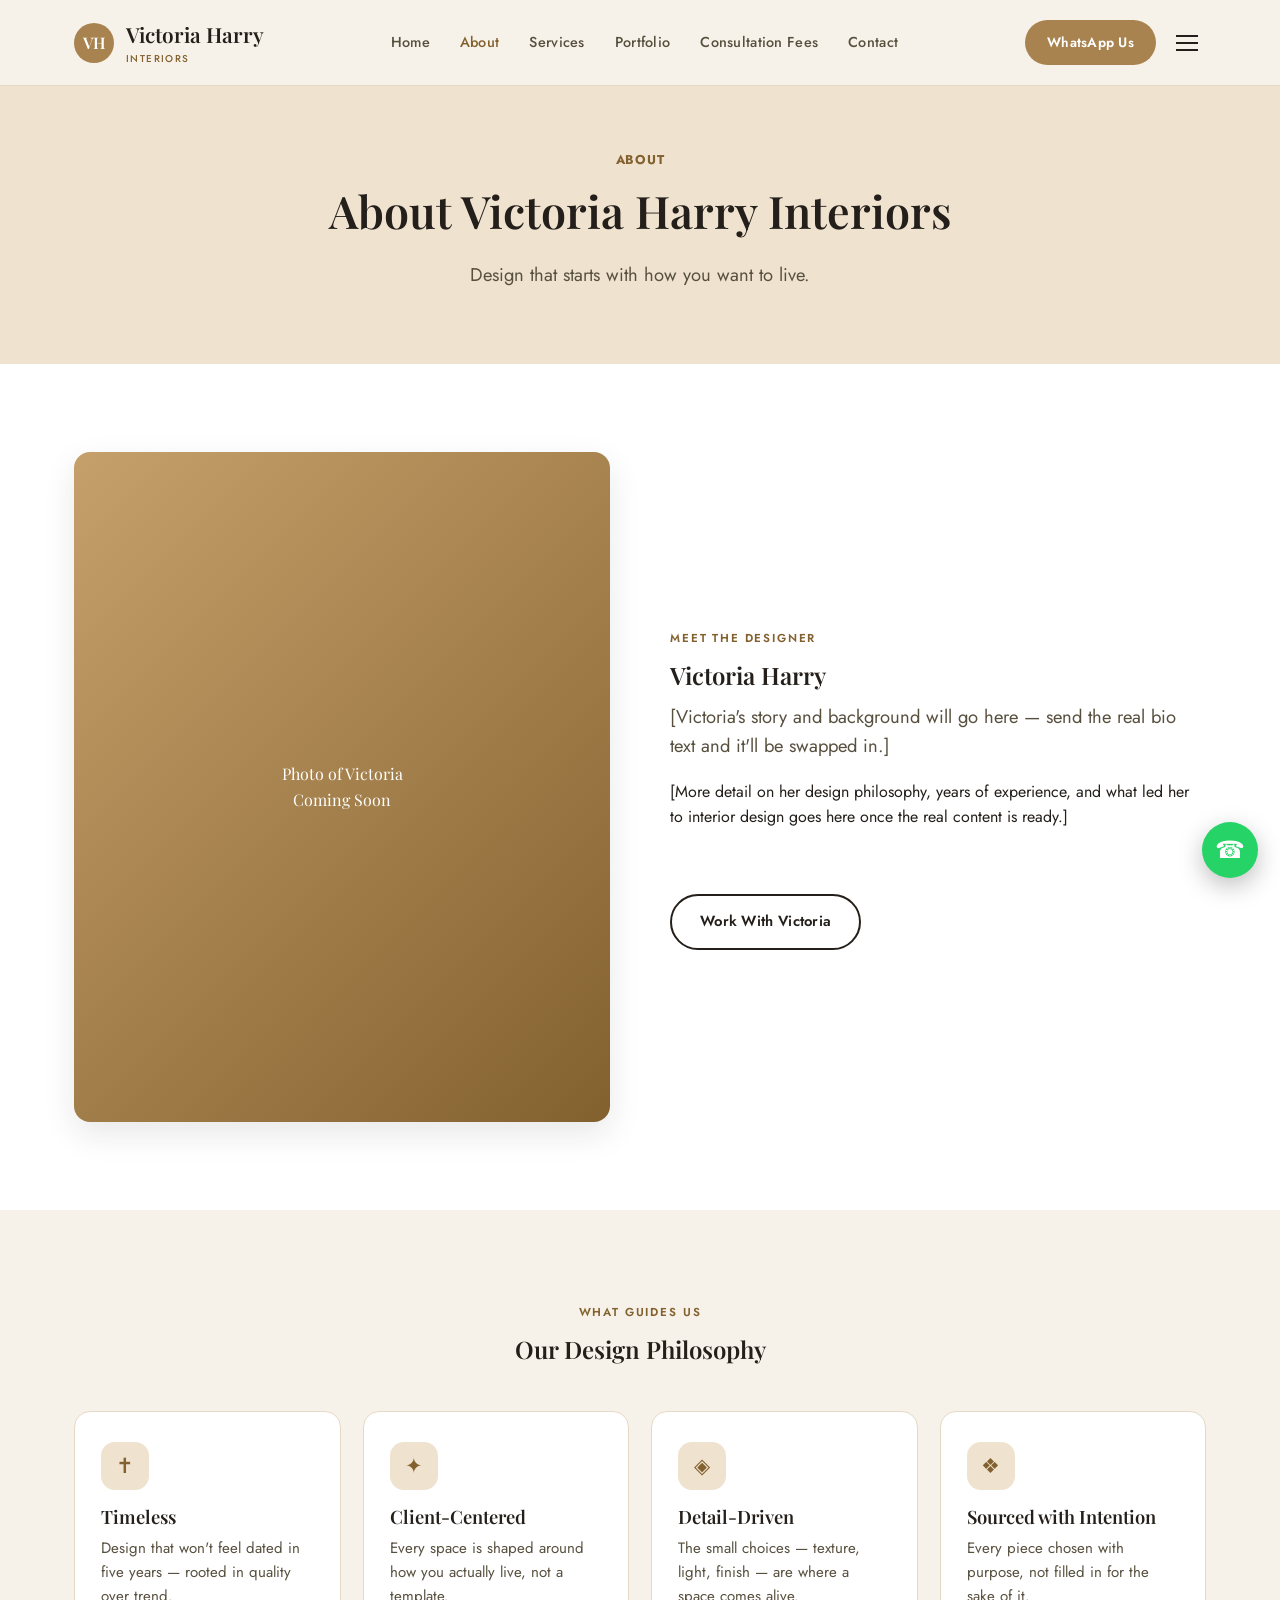
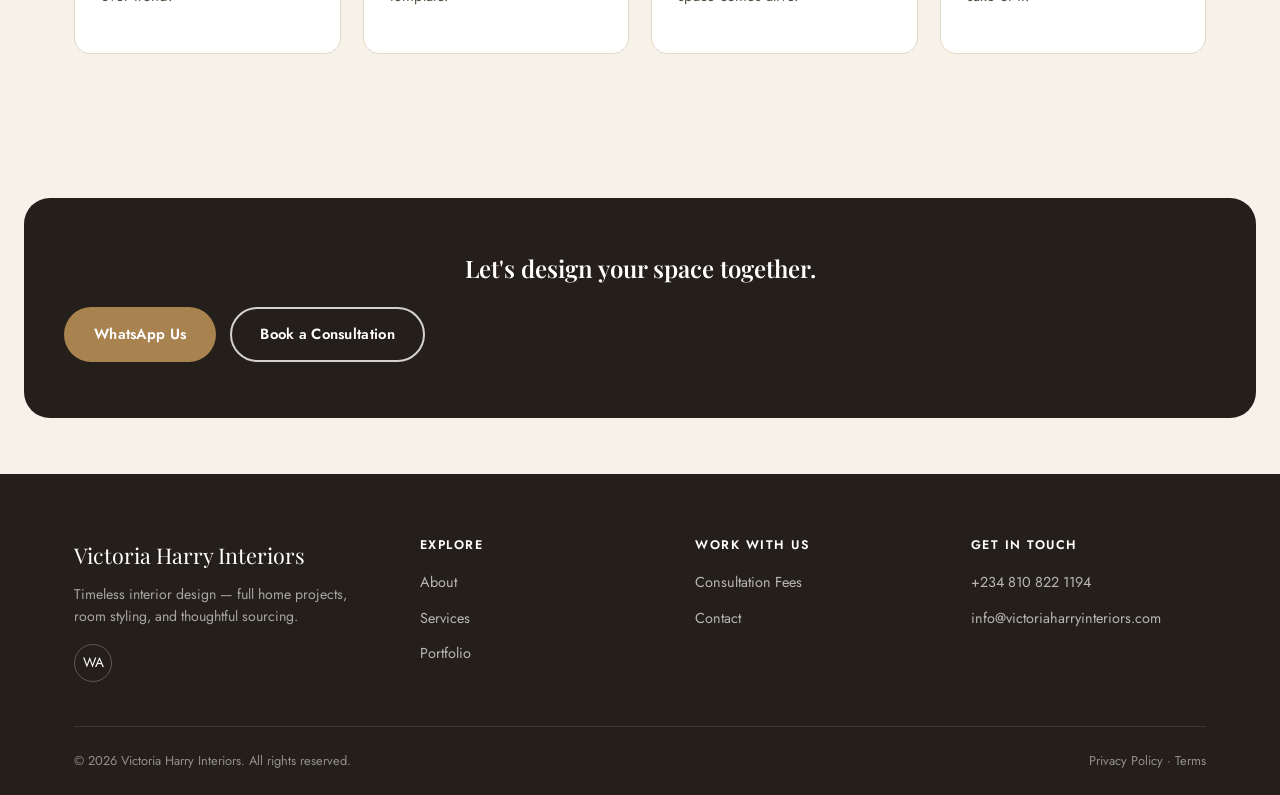
==== about.html @ 57b2514b "Initial commit for Victoria Harry Interiors website" ====
<!DOCTYPE html>
<html lang="en">
<head>
<meta charset="UTF-8">
<meta name="viewport" content="width=device-width, initial-scale=1.0">
<title>About — Victoria Harry Interiors</title>
<meta name="description" content="Meet Victoria Harry, founder of Victoria Harry Interiors — timeless, thoughtful interior design.">
<link rel="stylesheet" href="css/style.css">
</head>
<body>

<header class="site-header">
  <div class="header-inner">
    <a href="index.html" class="brand"><span class="brand-mark">VH</span><span>Victoria Harry<br><small>Interiors</small></span></a>
    <nav class="top-links">
      <a href="index.html" class="nav-link">Home</a>
      <a href="about.html" class="nav-link">About</a>
      <a href="services.html" class="nav-link">Services</a>
      <a href="portfolio.html" class="nav-link">Portfolio</a>
      <a href="consultation-fees.html" class="nav-link">Consultation Fees</a>
      <a href="contact.html" class="nav-link">Contact</a>
    </nav>
    <div class="header-cta">
      <a href="https://wa.me/2348108221194" target="_blank" rel="noopener" class="btn btn-brass btn-sm">WhatsApp Us</a>
      <button class="menu-toggle" aria-label="Open menu" id="menuToggle">
        <span></span><span></span><span></span>
      </button>
    </div>
  </div>
</header>

<div class="mobile-menu" id="mobileMenu">
  <div class="container mobile-menu-inner">
    <a href="index.html">Home</a>
    <a href="about.html">About</a>
    <a href="services.html">Services</a>
    <a href="portfolio.html">Portfolio</a>
    <a href="consultation-fees.html">Consultation Fees</a>
    <a href="contact.html">Contact</a>
    <a href="https://wa.me/2348108221194" target="_blank" rel="noopener" class="btn btn-brass">WhatsApp Us</a>
  </div>
</div>

<main>
  <section class="page-hero">
    <div class="container center">
      <div class="breadcrumb">About</div>
      <h1>About Victoria Harry Interiors</h1>
      <p class="lede">Design that starts with how you want to live.</p>
    </div>
  </section>

  <!-- FOUNDER — TEGA: placeholder text and photo below. Send the real bio and a
       photo of Victoria and both will be swapped in. -->
  <section class="section section-alt">
    <div class="container split">
      <div class="img-frame placeholder reveal"><span>Photo of Victoria<br>Coming Soon</span></div>
      <div>
        <span class="eyebrow">Meet the Designer</span>
        <h2>Victoria Harry</h2>
        <p class="lede">[Victoria's story and background will go here — send the real bio text and it'll be swapped in.]</p>
        <p>[More detail on her design philosophy, years of experience, and what led her to interior design goes here once the real content is ready.]</p>
        <a href="contact.html" class="btn btn-outline mt-lg">Work With Victoria</a>
      </div>
    </div>
  </section>

  <!-- VALUES -->
  <section class="section">
    <div class="container">
      <div class="center mb-lg">
        <span class="eyebrow">What Guides Us</span>
        <h2>Our Design Philosophy</h2>
      </div>
      <div class="grid-4">
        <div class="card reveal"><div class="icon">✝</div><h3>Timeless</h3><p>Design that won't feel dated in five years — rooted in quality over trend.</p></div>
        <div class="card reveal"><div class="icon">✦</div><h3>Client-Centered</h3><p>Every space is shaped around how you actually live, not a template.</p></div>
        <div class="card reveal"><div class="icon">◈</div><h3>Detail-Driven</h3><p>The small choices — texture, light, finish — are where a space comes alive.</p></div>
        <div class="card reveal"><div class="icon">❖</div><h3>Sourced with Intention</h3><p>Every piece chosen with purpose, not filled in for the sake of it.</p></div>
      </div>
    </div>
  </section>

  <!-- CTA -->
  <section class="section-tight">
    <div class="cta-band">
      <h2>Let's design your space together.</h2>
      <div class="btn-row center" style="margin-top:24px;">
        <a href="https://wa.me/2348108221194" target="_blank" rel="noopener" class="btn btn-brass">WhatsApp Us</a>
        <a href="contact.html" class="btn btn-outline-light">Book a Consultation</a>
      </div>
    </div>
  </section>
</main>

<footer class="site-footer">
  <div class="container">
    <div class="footer-top">
      <div>
        <div class="footer-brand">Victoria Harry Interiors</div>
        <p class="footer-tagline">Timeless interior design — full home projects, room styling, and thoughtful sourcing.</p>
        <div class="social-row">
          <a href="https://wa.me/2348108221194" target="_blank" rel="noopener" aria-label="WhatsApp">WA</a>
        </div>
      </div>
      <div class="footer-col">
        <h4>Explore</h4>
        <ul>
          <li><a href="about.html">About</a></li>
          <li><a href="services.html">Services</a></li>
          <li><a href="portfolio.html">Portfolio</a></li>
        </ul>
      </div>
      <div class="footer-col">
        <h4>Work With Us</h4>
        <ul>
          <li><a href="consultation-fees.html">Consultation Fees</a></li>
          <li><a href="contact.html">Contact</a></li>
        </ul>
      </div>
      <div class="footer-col">
        <h4>Get In Touch</h4>
        <ul>
          <li><a href="https://wa.me/2348108221194" target="_blank" rel="noopener">+234 810 822 1194</a></li>
          <li><a href="mailto:info@victoriaharryinteriors.com">info@victoriaharryinteriors.com</a></li>
        </ul>
      </div>
    </div>
    <div class="footer-bottom">
      <span>© <span class="js-year"></span> Victoria Harry Interiors. All rights reserved.</span>
      <span><a href="#">Privacy Policy</a> · <a href="#">Terms</a></span>
    </div>
  </div>
</footer>

<a href="https://wa.me/2348108221194" target="_blank" rel="noopener" class="whatsapp-float" aria-label="Chat on WhatsApp">☎</a>

<script src="js/config.js"></script>
<script src="js/main.js"></script>
</body>
</html>
---- css/style.css ----
/* ===========================================================
   Victoria Harry Interiors — Stylesheet
   Palette: warm ivory, deep espresso ink, brass/taupe accent
   =========================================================== */

@import url('https://fonts.googleapis.com/css2?family=Playfair+Display:ital,wght@0,400;0,500;0,600;0,700;1,500&family=Jost:wght@400;500;600;700&display=swap');

:root{
  --ivory: #F7F2E9;
  --white: #FFFFFF;
  --ink: #241F1A;
  --ink-soft: #58503F;
  --brass: #A9834F;
  --brass-deep: #83612F;
  --brass-soft: #EFE3D0;
  --brass-mid: #C6A06A;
  --line: #E4D9C5;
  --shadow: 0 12px 32px rgba(36, 31, 26, 0.10);
  --radius: 16px;
  --maxw: 1180px;
  --serif: 'Playfair Display', Georgia, 'Times New Roman', serif;
  --sans: 'Jost', -apple-system, BlinkMacSystemFont, 'Segoe UI', sans-serif;
}

*,*::before,*::after{ box-sizing: border-box; }
html{ scroll-behavior: smooth; }
body{
  margin:0;
  font-family: var(--sans);
  color: var(--ink);
  background: var(--ivory);
  line-height: 1.6;
  -webkit-font-smoothing: antialiased;
}
img{ max-width:100%; display:block; }
a{ color: inherit; text-decoration:none; }
ul{ list-style:none; margin:0; padding:0; }
h1,h2,h3,h4{ font-family: var(--serif); font-weight:600; line-height:1.18; margin:0 0 .5em; color: var(--ink); }
p{ margin:0 0 1em; }
.container{ max-width: var(--maxw); margin:0 auto; padding: 0 24px; }
.eyebrow{
  display:inline-block; font-family: var(--sans); font-weight:600; letter-spacing:.16em;
  text-transform:uppercase; font-size:.72rem; color: var(--brass-deep); margin-bottom:14px;
}
.section{ padding: 88px 0; }
.section-tight{ padding: 56px 0; }
.section-alt{ background: var(--white); }
.section-brass{ background: var(--brass-soft); }
.center{ text-align:center; }
.lede{ font-size:1.15rem; color: var(--ink-soft); max-width: 640px; }
.center .lede{ margin-left:auto; margin-right:auto; }

/* Buttons */
.btn{
  display:inline-flex; align-items:center; justify-content:center; gap:8px;
  padding: 14px 28px; border-radius: 999px; font-weight:600; font-size:.92rem;
  cursor:pointer; border:2px solid transparent; transition: all .2s ease; white-space:nowrap;
  letter-spacing:.02em;
}
.btn-primary{ background: var(--ink); color: var(--white); }
.btn-primary:hover{ background: var(--brass-deep); }
.btn-brass{ background: var(--brass); color: var(--white); }
.btn-brass:hover{ background: var(--brass-deep); }
.btn-outline{ background: transparent; border-color: var(--ink); color: var(--ink); }
.btn-outline:hover{ background: var(--ink); color: var(--white); }
.btn-outline-light{ background: transparent; border-color: rgba(255,255,255,.8); color: var(--white); }
.btn-outline-light:hover{ background: var(--white); color: var(--ink); }
.btn-sm{ padding: 10px 20px; font-size:.85rem; }
.btn-row{ display:flex; gap:14px; flex-wrap:wrap; }
.center .btn-row{ justify-content:center; }

/* ================= HEADER ================= */
.site-header{
  position: sticky; top:0; z-index: 400;
  background: rgba(247,242,233,.92); backdrop-filter: blur(10px);
  border-bottom: 1px solid var(--line);
}
.header-inner{
  display:flex; align-items:center; justify-content:space-between;
  padding: 18px 24px; max-width: var(--maxw); margin:0 auto;
}
.brand{ display:flex; align-items:center; gap:12px; font-family: var(--serif); font-weight:600; font-size:1.3rem; color: var(--ink); }
.brand .brand-mark{
  width:40px; height:40px; border-radius:50%; background: var(--brass);
  color:#fff; display:flex; align-items:center; justify-content:center; font-family:var(--serif); font-size:1rem;
}
.brand small{ display:block; font-family: var(--sans); font-weight:500; font-size:.62rem; letter-spacing:.14em; color: var(--brass-deep); text-transform:uppercase; }

nav.top-links{ display:flex; align-items:center; gap:30px; }
nav.top-links a.nav-link{ font-weight:500; font-size:.9rem; color: var(--ink-soft); letter-spacing:.02em; }
nav.top-links a.nav-link:hover, nav.top-links a.nav-link.active{ color: var(--brass-deep); }

@media (max-width: 900px){
  nav.top-links{ display:none; }
  .header-inner{ padding: 14px 18px; }
  .brand{ font-size:1.05rem; gap:8px; }
  .brand .brand-mark{ width:34px; height:34px; font-size:.85rem; }
  .brand small{ display:none; }
  .header-cta{ gap:8px; }
  .header-cta .btn-sm{ padding:9px 14px; font-size:.8rem; }
}

.header-cta{ display:flex; align-items:center; gap:12px; }

/* Hamburger */
.menu-toggle{ background:none; border:none; cursor:pointer; padding:8px; }
.menu-toggle span{ display:block; width:22px; height:2px; background: var(--ink); margin:5px 0; transition: all .25s ease; }
.menu-toggle.open span:nth-child(1){ transform: translateY(7px) rotate(45deg); }
.menu-toggle.open span:nth-child(2){ opacity:0; }
.menu-toggle.open span:nth-child(3){ transform: translateY(-7px) rotate(-45deg); }

/* Full-screen mobile menu overlay */
.mobile-menu{
  position: fixed; inset:0; z-index: 300; background: var(--ivory);
  opacity:0; visibility:hidden; transform: translateY(-16px);
  transition: opacity .3s ease, transform .3s ease, visibility .3s ease;
  overflow-y:auto; padding-top: 112px;
}
.mobile-menu.open{ opacity:1; visibility:visible; transform: translateY(0); }
.mobile-menu-inner{ display:flex; flex-direction:column; gap:8px; padding-bottom:40px; }
.mobile-menu-inner a{ font-family: var(--serif); font-size:1.6rem; padding:10px 0; border-bottom:1px solid var(--line); color: var(--ink); }
.mobile-menu-inner a:hover{ color: var(--brass-deep); }
.mobile-menu .btn{ margin-top:24px; align-self:flex-start; }

/* ================= HERO (with real image) ================= */
.hero{
  position:relative; overflow:hidden; background: linear-gradient(180deg, var(--brass-soft), var(--ivory));
}
.hero-grid{
  display:grid; grid-template-columns: 1fr 1.15fr; gap:56px; align-items:center;
  padding: 90px 24px 70px; max-width: var(--maxw); margin:0 auto;
}
.hero h1{ font-size: clamp(2.4rem, 5vw, 3.6rem); margin-bottom:20px; }
.hero .lede{ max-width:520px; }
@media (max-width: 900px){ .hero-grid{ grid-template-columns:1fr; padding-top:48px; } }

/* ================= FULL-BLEED HERO (gradient placeholder until real photography lands) ================= */
.hero-full{
  min-height: 84vh; display:flex; align-items:flex-end;
  position:relative;
  background: linear-gradient(135deg, #3a2f22 0%, var(--brass-deep) 55%, var(--brass) 100%);
}
.hero-full.has-photo .hero-bg{ position:absolute; inset:0; z-index:0; }
.hero-full.has-photo .hero-bg img{ width:100%; height:100%; object-fit:cover; object-position: center; }
.hero-overlay{
  position:absolute; inset:0;
  background: linear-gradient(180deg, rgba(20,15,10,.25) 0%, rgba(20,15,10,.45) 45%, rgba(20,15,10,.85) 100%);
}
.hero-content{
  position:relative; z-index:1; padding: 90px 24px 64px; color: var(--white); max-width: var(--maxw); margin: 0 auto; width:100%;
}
.hero-content .hero-eyebrow{ color: var(--brass-mid); text-shadow: 0 2px 10px rgba(0,0,0,.55); }
.hero-content h1{ color: var(--white); font-size: clamp(2.6rem, 6vw, 4.4rem); margin-bottom:20px; max-width:820px; text-shadow: 0 4px 20px rgba(0,0,0,.45); }
.hero-content .hero-lede{ color: rgba(255,255,255,.92); max-width:600px; text-shadow: 0 2px 12px rgba(0,0,0,.4); }
@media (max-width: 900px){
  .hero-full{ min-height:74vh; }
  .hero-content{ padding: 70px 20px 48px; }
}

/* ================= GRIDS / CARDS ================= */
.grid-4{ display:grid; grid-template-columns: repeat(4,1fr); gap:22px; }
.grid-3{ display:grid; grid-template-columns: repeat(3,1fr); gap:26px; }
.grid-2{ display:grid; grid-template-columns: repeat(2,1fr); gap:32px; }
@media (max-width: 980px){ .grid-4{ grid-template-columns: repeat(2,1fr); } .grid-3{ grid-template-columns: 1fr 1fr; } }
@media (max-width: 620px){ .grid-4, .grid-3, .grid-2{ grid-template-columns: 1fr; } }

.card{
  background: var(--white); border:1px solid var(--line); border-radius: var(--radius);
  padding: 30px 26px; transition: transform .2s ease, box-shadow .2s ease;
}
.card:hover{ transform: translateY(-4px); box-shadow: var(--shadow); }
.card .icon{
  width:48px; height:48px; border-radius:14px; background: var(--brass-soft); color: var(--brass-deep);
  display:flex; align-items:center; justify-content:center; font-size:1.3rem; margin-bottom:16px;
}
.card h3{ font-size:1.15rem; margin-bottom:8px; }
.card p{ color: var(--ink-soft); font-size:.94rem; }
.card-link{ display:inline-flex; align-items:center; gap:6px; font-weight:600; font-size:.85rem; color: var(--brass-deep); margin-top:10px; }

/* Project / portfolio cards — gradient placeholder "photo" until real images are added */
.project-card{ background: var(--white); border-radius: var(--radius); overflow:hidden; border:1px solid var(--line); }
.project-media{
  height:220px; position:relative;
  background: linear-gradient(135deg, var(--brass-mid), var(--brass-deep));
  display:flex; align-items:center; justify-content:center;
}
.project-media img{ width:100%; height:100%; object-fit:cover; }
.project-media span{ color:#fff; font-family:var(--serif); font-size:1rem; opacity:.92; text-align:center; padding: 0 20px; }
.project-body{ padding:22px; }
.project-tag{ font-size:.7rem; font-weight:700; letter-spacing:.08em; text-transform:uppercase; color: var(--brass-deep); }
.project-body h3{ font-size:1.08rem; margin:8px 0; }

/* Split section */
.split{ display:grid; grid-template-columns: 1fr 1fr; gap:60px; align-items:center; }
@media (max-width: 900px){ .split{ grid-template-columns:1fr; gap:32px; } }
.split img, .split .img-frame{ border-radius: var(--radius); box-shadow: var(--shadow); }
.img-frame{ overflow:hidden; }
.img-frame img{ width:100%; object-fit:cover; }
.img-frame.placeholder{
  aspect-ratio: 4/5; background: linear-gradient(135deg, var(--brass-mid), var(--brass-deep));
  display:flex; align-items:center; justify-content:center; color:#fff; font-family:var(--serif); text-align:center; padding:24px;
}

/* Badges list */
.check-list{ margin-top:18px; }
.check-list li{ display:flex; gap:12px; align-items:flex-start; margin-bottom:12px; }
.check-list li .dot{
  width:22px; height:22px; border-radius:50%; background: var(--brass); color:#fff; flex:none;
  display:flex; align-items:center; justify-content:center; font-size:.7rem; margin-top:2px;
}

/* CTA band */
.cta-band{
  background: var(--ink); color: var(--white); border-radius: 26px; padding: 56px 40px;
  text-align:center; margin: 0 24px;
}
.cta-band h2{ color:#fff; }
.cta-band p{ color: rgba(255,255,255,.75); }
.cta-band .lede{ margin-left:auto; margin-right:auto; }

/* Forms */
.form-card{
  background: var(--white); border:1px solid var(--line); border-radius: var(--radius);
  padding: 32px; box-shadow: var(--shadow);
}
.field{ margin-bottom:18px; }
.field label{ display:block; font-weight:600; font-size:.85rem; margin-bottom:6px; }
.field input, .field select, .field textarea{
  width:100%; padding:12px 14px; border-radius:10px; border:1.5px solid var(--line);
  font-family: var(--sans); font-size:.95rem; background: var(--ivory); color: var(--ink);
}
.field input:focus, .field select:focus, .field textarea:focus{ outline:none; border-color: var(--brass); background:#fff; }
.field-row{ display:grid; grid-template-columns:1fr 1fr; gap:16px; }
@media (max-width:560px){ .field-row{ grid-template-columns:1fr; } }
.form-note{ font-size:.8rem; color:#8a7c6a; margin-top:10px; }
.form-success{ display:none; background: var(--brass-soft); color: var(--brass-deep); padding:14px 18px; border-radius:12px; font-weight:600; font-size:.9rem; margin-top:14px; }

/* Placeholder tag */
.placeholder-note{
  display:inline-flex; align-items:center; gap:6px; background:#FDF3E4; border:1px dashed var(--brass-mid);
  color: var(--brass-deep); font-size:.76rem; font-weight:600; padding:6px 12px; border-radius:999px; margin-bottom:14px;
}

/* ================= FOOTER ================= */
.site-footer{ background: var(--ink); color: rgba(255,255,255,.82); padding-top:64px; }
.footer-top{ display:grid; grid-template-columns: 1.3fr 1fr 1fr 1fr; gap:40px; padding-bottom:44px; border-bottom:1px solid rgba(255,255,255,.12); }
@media (max-width: 900px){ .footer-top{ grid-template-columns: 1fr 1fr; } }
@media (max-width: 560px){ .footer-top{ grid-template-columns: 1fr; } }
.footer-brand{ font-family: var(--serif); font-size:1.35rem; color:#fff; margin-bottom:10px; }
.footer-tagline{ font-size:.88rem; color: rgba(255,255,255,.6); max-width:280px; }
.footer-col h4{ color:#fff; font-family: var(--sans); font-size:.78rem; letter-spacing:.12em; text-transform:uppercase; margin-bottom:16px; }
.footer-col li{ margin-bottom:10px; }
.footer-col a{ font-size:.9rem; color: rgba(255,255,255,.68); }
.footer-col a:hover{ color: var(--brass-mid); }
.social-row{ display:flex; gap:12px; margin-top:16px; }
.social-row a{
  width:38px; height:38px; border-radius:50%; border:1px solid rgba(255,255,255,.25);
  display:flex; align-items:center; justify-content:center; font-size:.85rem; color:#fff;
}
.social-row a:hover{ background: var(--brass); border-color: var(--brass); }
.footer-bottom{ display:flex; justify-content:space-between; align-items:center; flex-wrap:wrap; gap:12px; padding: 24px 0; font-size:.8rem; color: rgba(255,255,255,.5); }
.footer-bottom a{ color: rgba(255,255,255,.5); }
.footer-bottom a:hover{ color:#fff; }

/* Page hero (interior pages) */
.page-hero{ background: var(--brass-soft); padding: 64px 0 56px; }
.page-hero h1{ font-size: clamp(2rem, 4vw, 2.8rem); }
.breadcrumb{ font-size:.8rem; color: var(--brass-deep); font-weight:700; letter-spacing:.06em; text-transform:uppercase; margin-bottom:14px; }

/* Floating WhatsApp button */
.whatsapp-float{
  position: fixed; right:22px; bottom:22px; z-index: 350;
  width:56px; height:56px; border-radius:50%; background:#25D366; color:#fff;
  display:flex; align-items:center; justify-content:center; font-size:1.5rem;
  box-shadow: 0 8px 24px rgba(0,0,0,.25); transition: transform .2s ease;
}
.whatsapp-float:hover{ transform: scale(1.08); }

/* Utility */
.mt-lg{ margin-top:48px; }
.mb-lg{ margin-bottom:48px; }
.tag-row{ display:flex; gap:8px; flex-wrap:wrap; margin-top:18px; }
.tag-pill{ background: var(--brass-soft); color: var(--brass-deep); font-size:.76rem; font-weight:700; padding:6px 14px; border-radius:999px; }

/* Reveal-on-scroll (JS toggles opacity/transform) */
.reveal{ }
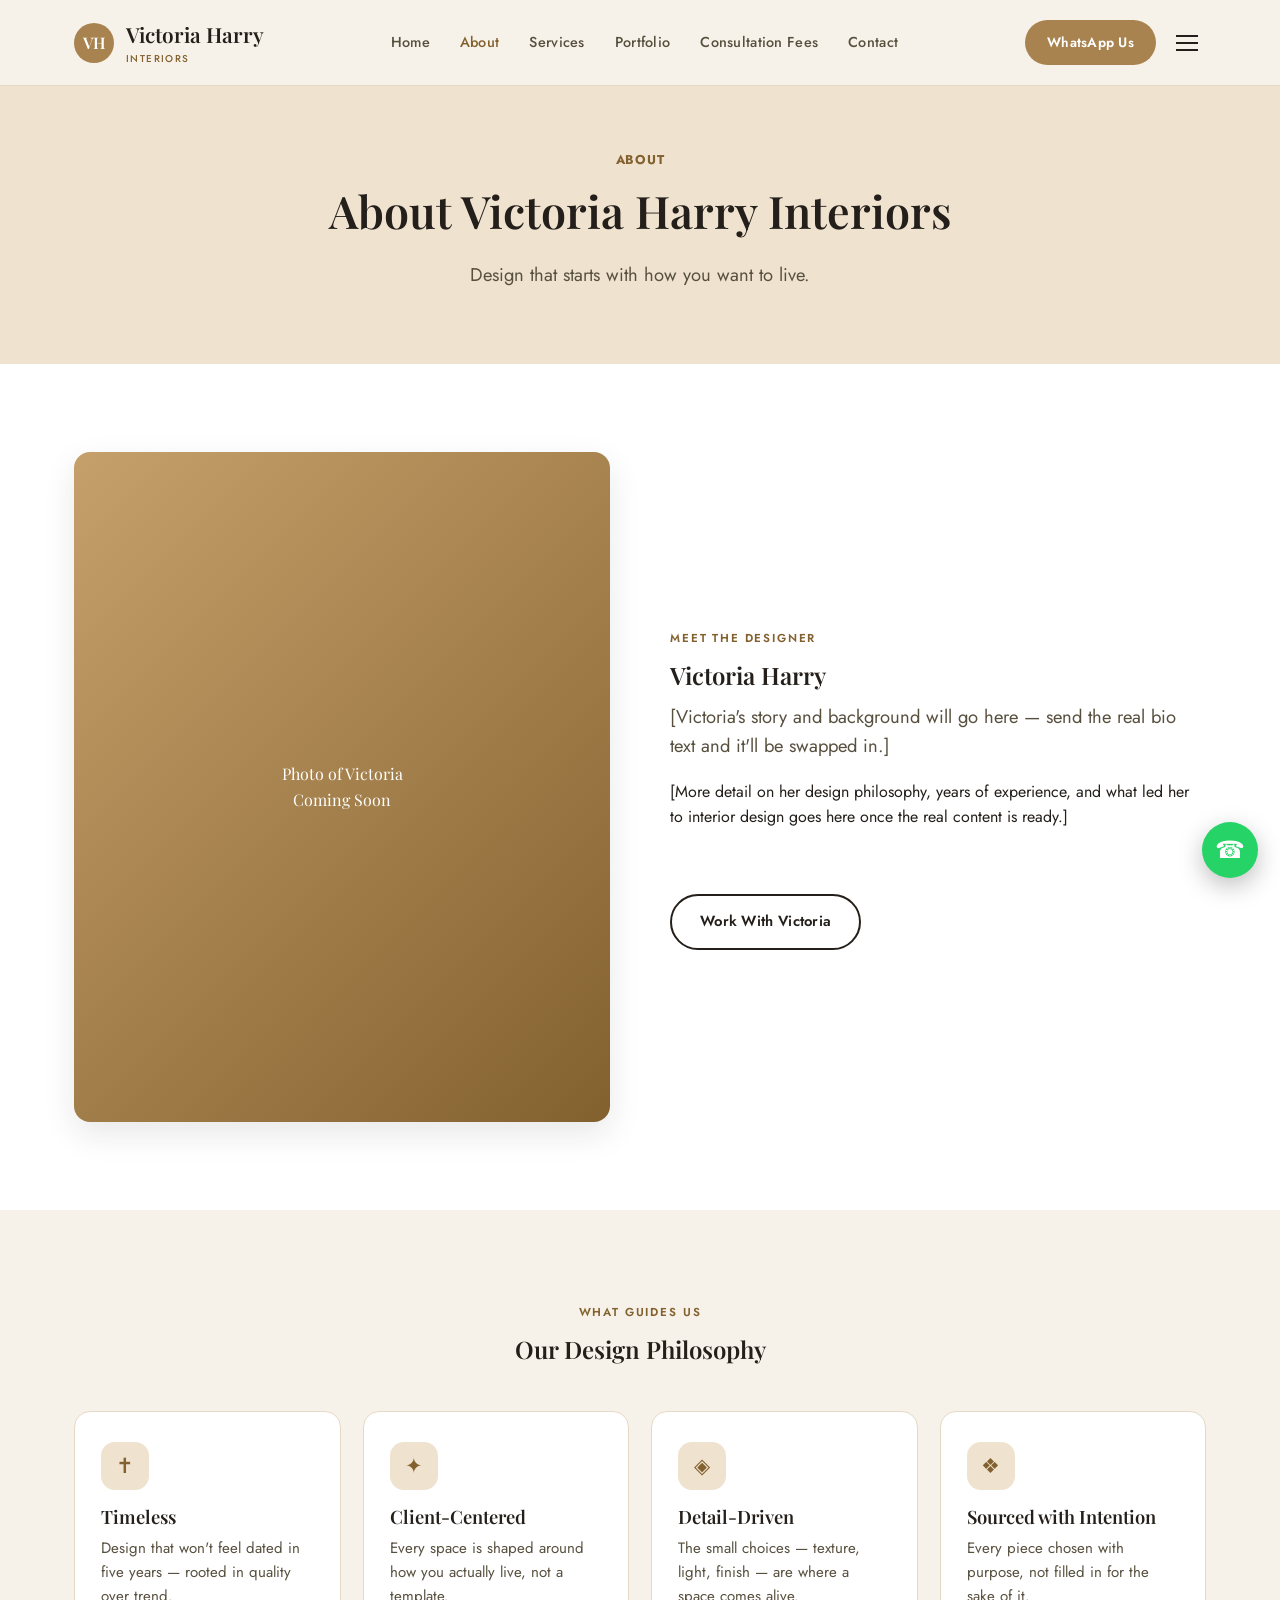
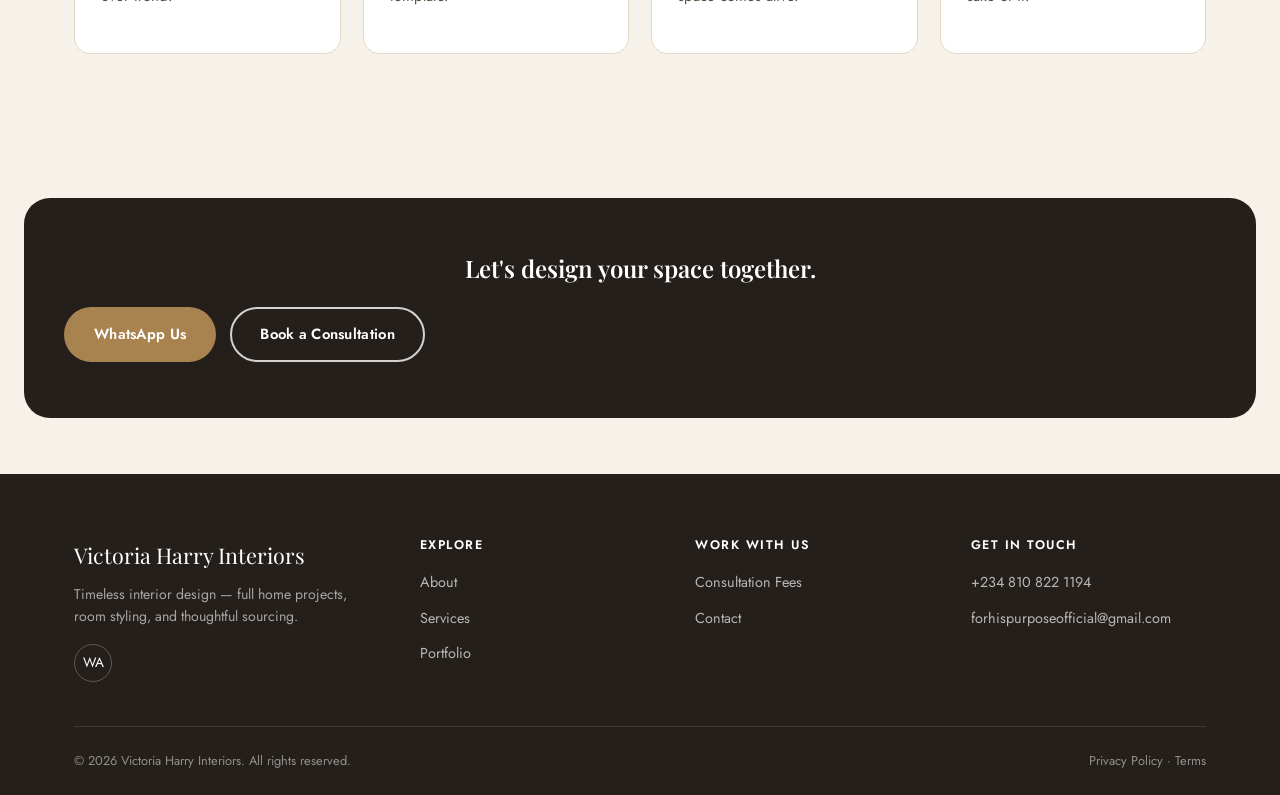
==== commit 50dac66b: "Route enquiry forms and frontend emails directly to forhispurposeofficial@gmail.com with zero server" ====
--- a/about.html
+++ b/about.html
@@ -122,7 +122,7 @@
         <h4>Get In Touch</h4>
         <ul>
           <li><a href="https://wa.me/2348108221194" target="_blank" rel="noopener">+234 810 822 1194</a></li>
-          <li><a href="mailto:info@victoriaharryinteriors.com">info@victoriaharryinteriors.com</a></li>
+          <li><a href="mailto:forhispurposeofficial@gmail.com">forhispurposeofficial@gmail.com</a></li>
         </ul>
       </div>
     </div>
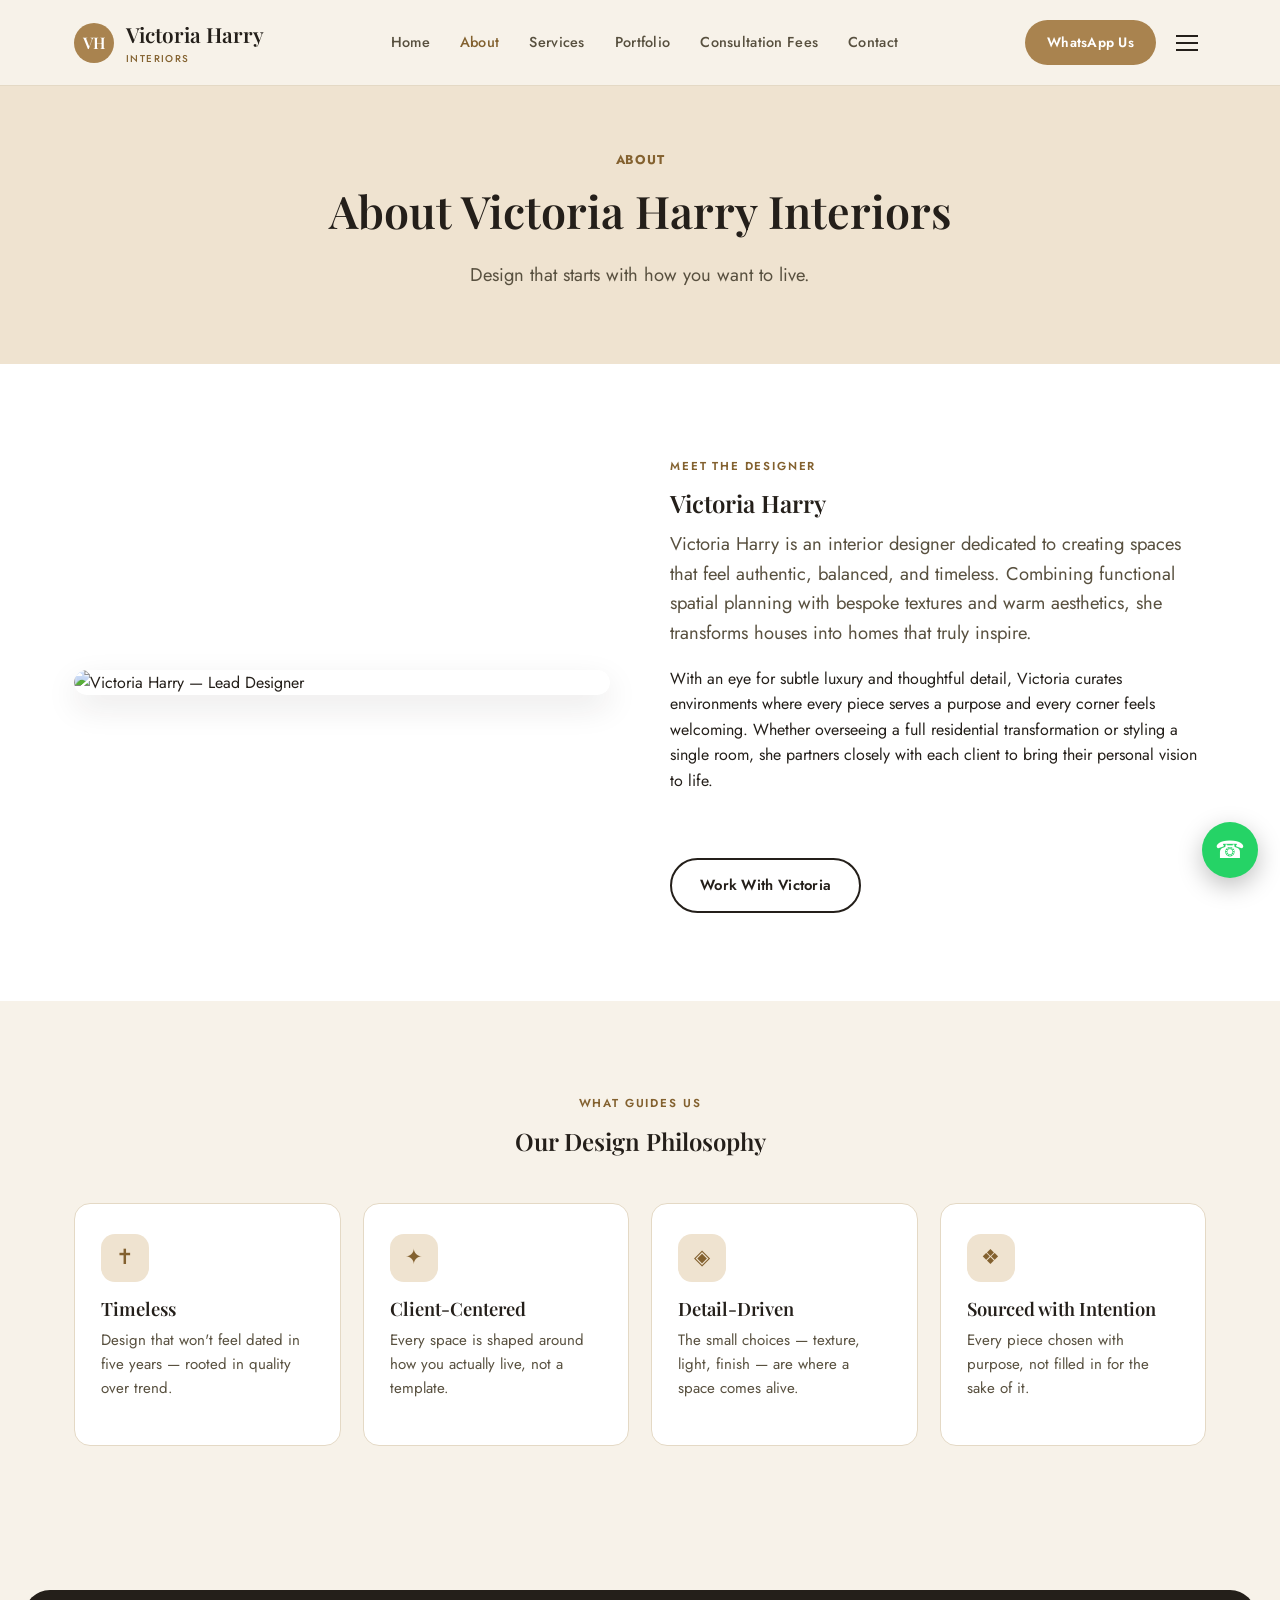
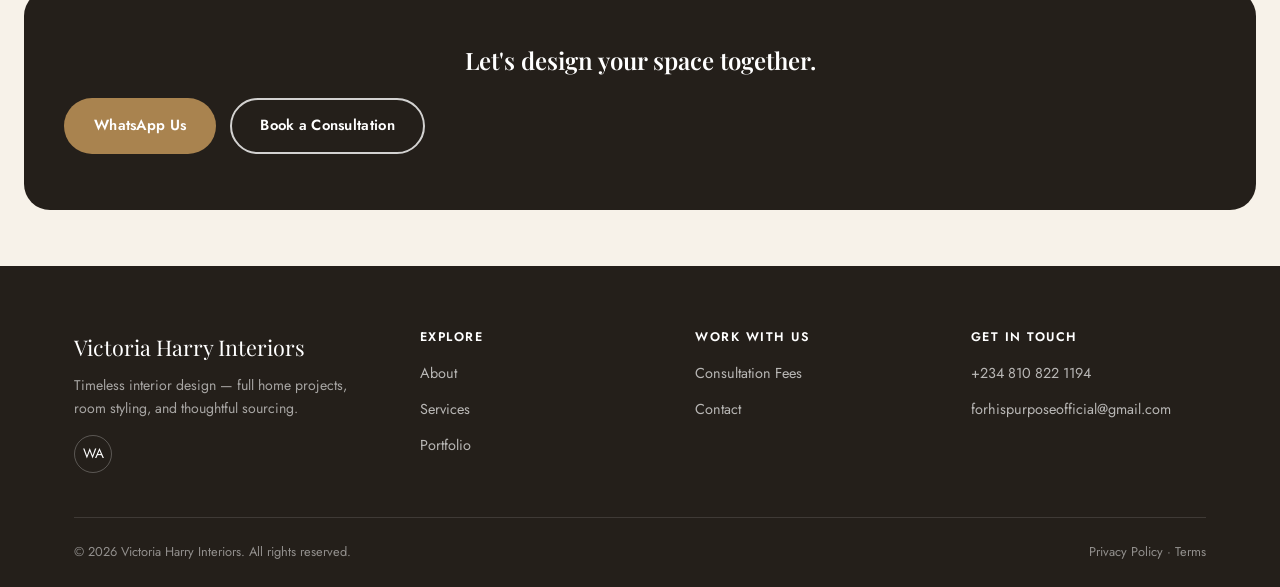
==== commit cbd9f135: "Add high-resolution luxury interior photography for hero, portfolio, and designer sections" ====
--- a/about.html
+++ b/about.html
@@ -54,12 +54,12 @@
        photo of Victoria and both will be swapped in. -->
   <section class="section section-alt">
     <div class="container split">
-      <div class="img-frame placeholder reveal"><span>Photo of Victoria<br>Coming Soon</span></div>
+      <div class="img-frame reveal"><img src="images/victoria.jpg" alt="Victoria Harry — Lead Designer"></div>
       <div>
         <span class="eyebrow">Meet the Designer</span>
         <h2>Victoria Harry</h2>
-        <p class="lede">[Victoria's story and background will go here — send the real bio text and it'll be swapped in.]</p>
-        <p>[More detail on her design philosophy, years of experience, and what led her to interior design goes here once the real content is ready.]</p>
+        <p class="lede">Victoria Harry is an interior designer dedicated to creating spaces that feel authentic, balanced, and timeless. Combining functional spatial planning with bespoke textures and warm aesthetics, she transforms houses into homes that truly inspire.</p>
+        <p>With an eye for subtle luxury and thoughtful detail, Victoria curates environments where every piece serves a purpose and every corner feels welcoming. Whether overseeing a full residential transformation or styling a single room, she partners closely with each client to bring their personal vision to life.</p>
         <a href="contact.html" class="btn btn-outline mt-lg">Work With Victoria</a>
       </div>
     </div>
